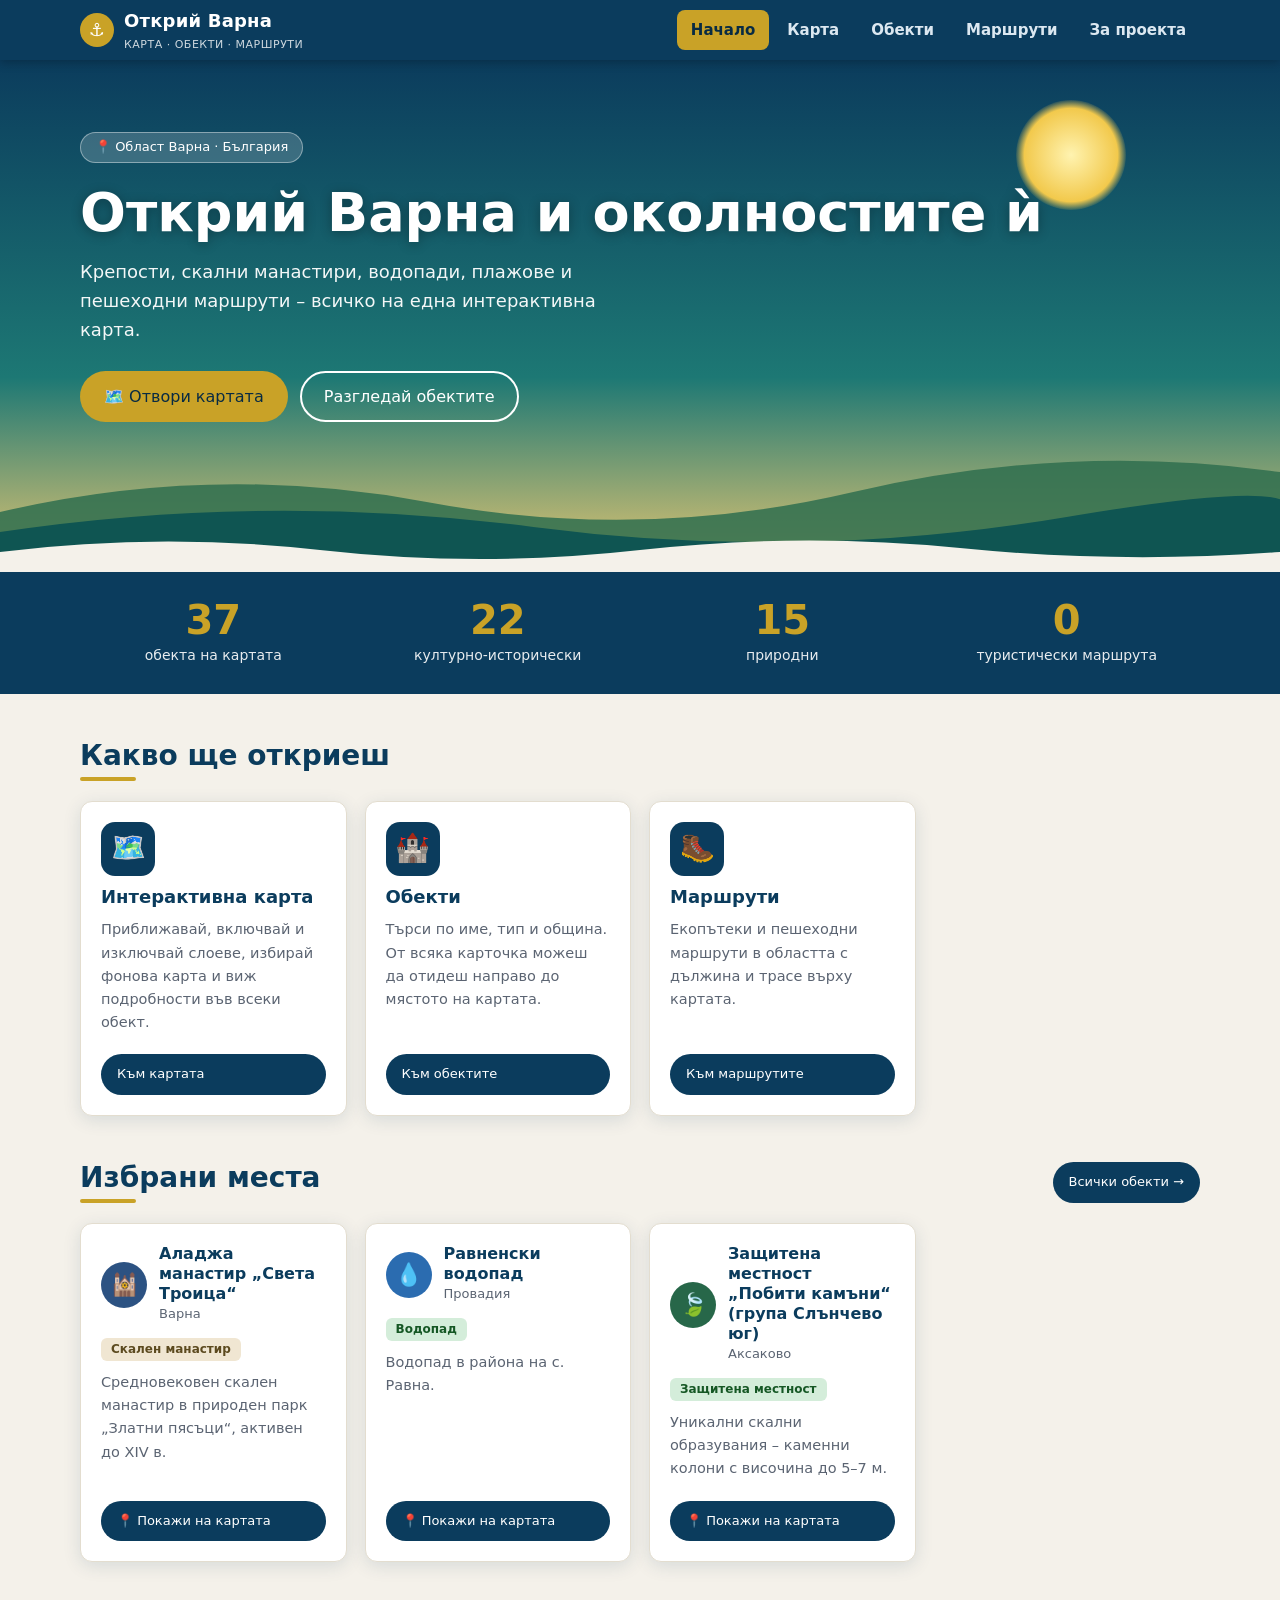
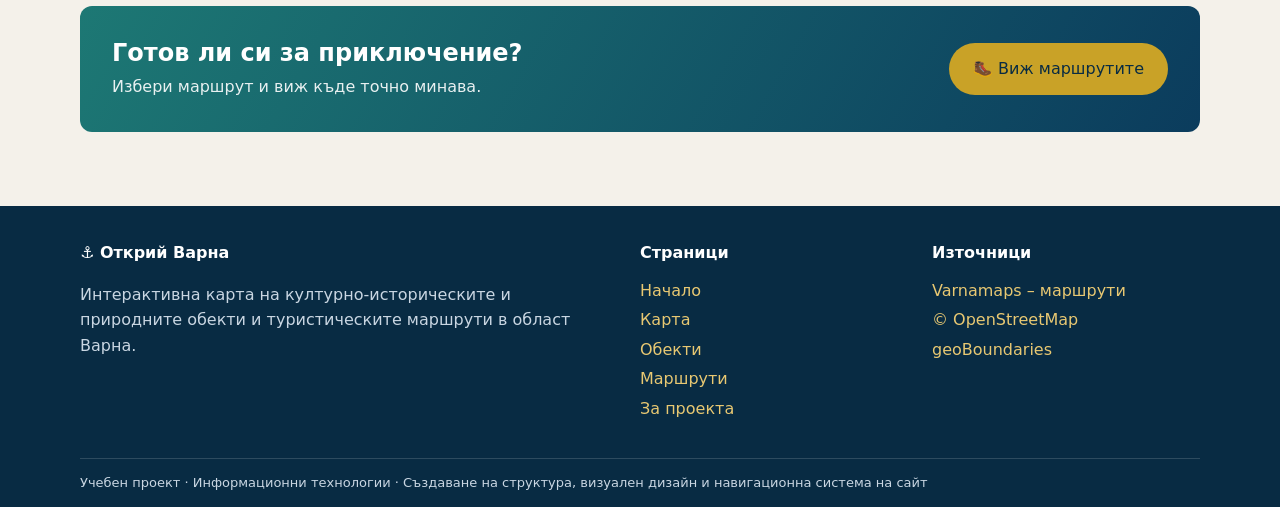
==== index.html @ 25d3c062 "Add files via upload" ====
<!doctype html><html lang="bg"><head><meta charset="utf-8"><meta name="viewport" content="width=device-width,initial-scale=1"><title>Начало – Открий Варна</title><link rel="stylesheet" href="css/site.css"></head><body class=""><header class="site-header"><div class="container bar"><a class="logo" href="index.html"><span class="mark">⚓</span><span>Открий Варна<small>КАРТА · ОБЕКТИ · МАРШРУТИ</small></span></a><button class="nav-toggle" aria-label="Меню" aria-expanded="false">☰</button><nav aria-label="Основна навигация"><ul class="nav"><li><a href="index.html" class="active" aria-current="page">Начало</a></li><li><a href="karta.html">Карта</a></li><li><a href="obekti.html">Обекти</a></li><li><a href="marshruti.html">Маршрути</a></li><li><a href="za-proekta.html">За проекта</a></li></ul></nav></div></header><section class="banner"><div class="sun"></div><div class="container inner"><span class="tag">📍 Област Варна · България</span><h1>Открий Варна и околностите ѝ</h1><p>Крепости, скални манастири, водопади, плажове и пешеходни маршрути – всичко на една интерактивна карта.</p><div class="btn-row"><a class="btn btn-primary" href="karta.html">🗺️ Отвори картата</a><a class="btn btn-outline" href="obekti.html">Разгледай обектите</a></div></div><svg class="scene" viewBox="0 0 1440 170" preserveAspectRatio="none" aria-hidden="true"><path d="M0 110 Q240 60 480 100 T960 90 T1440 70 V170 H0Z" fill="#2f6f4f" opacity=".85"/><path d="M0 130 Q300 90 600 125 T1200 115 T1440 120 V170 H0Z" fill="#0f5552"/><path d="M0 150 Q180 130 360 148 T720 148 T1080 146 T1440 150 V170 H0Z" fill="#f4f1ea"/></svg></section><section class="stats"><div class="container"><div class="grid"><div class="stat"><b id="stat-objects">0</b><span>обекта на картата</span></div><div class="stat"><b id="stat-culture">0</b><span>културно-исторически</span></div><div class="stat"><b id="stat-nature">0</b><span>природни</span></div><div class="stat"><b id="stat-trails">0</b><span>туристически маршрута</span></div></div></div></section><section class="block"><div class="container"><div class="section-title"><h2>Какво ще откриеш</h2></div><div class="grid"><div class="card feature"><div class="ico">🗺️</div><h3>Интерактивна карта</h3><p>Приближавай, включвай и изключвай слоеве, избирай фонова карта и виж подробности във всеки обект.</p><div class="spacer"></div><a class="btn btn-dark btn-sm" href="karta.html">Към картата</a></div><div class="card feature"><div class="ico">🏰</div><h3>Обекти</h3><p>Търси по име, тип и община. От всяка карточка можеш да отидеш направо до мястото на картата.</p><div class="spacer"></div><a class="btn btn-dark btn-sm" href="obekti.html">Към обектите</a></div><div class="card feature"><div class="ico">🥾</div><h3>Маршрути</h3><p>Екопътеки и пешеходни маршрути в областта с дължина и трасе върху картата.</p><div class="spacer"></div><a class="btn btn-dark btn-sm" href="marshruti.html">Към маршрутите</a></div></div></div></section><section class="block" style="padding-top:0"><div class="container"><div class="section-title"><h2>Избрани места</h2><a class="btn btn-dark btn-sm" href="obekti.html">Всички обекти →</a></div><div class="grid" id="featured"></div></div></section><section class="block" style="padding-top:0"><div class="container"><div class="cta"><div><h2>Готов ли си за приключение?</h2><p>Избери маршрут и виж къде точно минава.</p></div><a class="btn btn-primary" href="marshruti.html">🥾 Виж маршрутите</a></div></div></section><footer class="site-footer"><div class="container"><div class="cols"><div><h4>⚓ Открий Варна</h4><p>Интерактивна карта на културно-историческите и природните обекти и туристическите маршрути в област Варна.</p></div><div><h4>Страници</h4><a href="index.html">Начало</a><a href="karta.html">Карта</a><a href="obekti.html">Обекти</a><a href="marshruti.html">Маршрути</a><a href="za-proekta.html">За проекта</a></div><div><h4>Източници</h4><a href="https://varnamaps.eu/route-map/" target="_blank" rel="noopener">Varnamaps – маршрути</a><a href="https://www.openstreetmap.org/copyright" target="_blank" rel="noopener">© OpenStreetMap</a><a href="https://www.geoboundaries.org/" target="_blank" rel="noopener">geoBoundaries</a></div></div><div class="copy">Учебен проект · Информационни технологии · Създаване на структура, визуален дизайн и навигационна система на сайт</div></div></footer><script src="data/_1.js"></script><script src="data/_2.js"></script><script src="data/_3.js"></script><script src="js/site.js"></script></body></html>
---- css/site.css ----
:root{
  --navy:#0b3c5d; --navy-d:#082b43; --teal:#1d7874; --gold:#c9a227; --gold-d:#a8851a;
  --sand:#f4f1ea; --ink:#1a1a2e; --muted:#5b6472; --card:#fff; --line:#e3ddcf;
  --radius:12px; --shadow:0 4px 18px rgba(11,60,93,.12);
}
*{box-sizing:border-box}
html{scroll-behavior:smooth}
body{margin:0;font-family:"Segoe UI",system-ui,-apple-system,Roboto,sans-serif;color:var(--ink);background:var(--sand);line-height:1.6}
a{color:var(--teal)}
img,svg{max-width:100%}
h1,h2,h3{line-height:1.25;color:var(--navy)}
.container{width:min(1120px,100% - 32px);margin-inline:auto}

/* ---------- Навигационна система ---------- */
.site-header{position:sticky;top:0;z-index:2000;background:var(--navy);color:#fff;box-shadow:0 2px 10px rgba(0,0,0,.25)}
.site-header .bar{display:flex;align-items:center;justify-content:space-between;gap:16px;min-height:60px}
.logo{display:flex;align-items:center;gap:10px;color:#fff;text-decoration:none;font-weight:700;font-size:18px;letter-spacing:.2px}
.logo .mark{width:34px;height:34px;border-radius:50%;background:var(--gold);display:grid;place-items:center;font-size:18px}
.logo small{display:block;font-weight:400;font-size:11px;opacity:.8;letter-spacing:.5px}
.nav{display:flex;gap:4px;list-style:none;margin:0;padding:0}
.nav a{display:block;padding:8px 14px;border-radius:8px;color:#dce8f1;text-decoration:none;font-weight:600;font-size:15px}
.nav a:hover{background:rgba(255,255,255,.12);color:#fff}
.nav a.active{background:var(--gold);color:var(--navy-d)}
.nav-toggle{display:none;background:transparent;border:2px solid rgba(255,255,255,.5);color:#fff;border-radius:8px;font-size:20px;padding:4px 10px;cursor:pointer}
@media(max-width:760px){
  .nav-toggle{display:block}
  .nav{display:none;position:absolute;left:0;right:0;top:100%;background:var(--navy);flex-direction:column;padding:8px 16px 14px}
  .nav.open{display:flex}
}
.breadcrumb{font-size:14px;color:var(--muted);padding:14px 0 0}
.breadcrumb a{color:var(--teal);text-decoration:none}
.breadcrumb a:hover{text-decoration:underline}

/* ---------- Бутони ---------- */
.btn{display:inline-flex;align-items:center;gap:8px;padding:11px 22px;border-radius:999px;border:2px solid transparent;font:600 15px/1 inherit;font-family:inherit;text-decoration:none;cursor:pointer;transition:transform .12s,background .15s,box-shadow .15s}
.btn:hover{transform:translateY(-2px);box-shadow:0 6px 14px rgba(0,0,0,.18)}
.btn-primary{background:var(--gold);color:var(--navy-d)}
.btn-primary:hover{background:#d8b232}
.btn-outline{background:transparent;border-color:#fff;color:#fff}
.btn-outline:hover{background:rgba(255,255,255,.15)}
.btn-dark{background:var(--navy);color:#fff}
.btn-dark:hover{background:var(--teal)}
.btn-sm{padding:8px 14px;font-size:13px}
.btn-row{display:flex;flex-wrap:wrap;gap:12px}

/* ---------- Банер ---------- */
.banner{position:relative;color:#fff;overflow:hidden;background:linear-gradient(180deg,#0b3c5d 0%,#1d7874 62%,#e8c872 100%)}
.banner .inner{position:relative;z-index:2;padding:72px 0 150px}
.banner h1{color:#fff;font-size:clamp(30px,5vw,54px);margin:0 0 12px;text-shadow:0 2px 12px rgba(0,0,0,.3)}
.banner p{max-width:560px;font-size:18px;margin:0 0 26px;opacity:.95}
.banner .tag{display:inline-block;background:rgba(255,255,255,.18);border:1px solid rgba(255,255,255,.4);border-radius:999px;padding:4px 14px;font-size:13px;margin-bottom:16px}
.banner svg.scene{position:absolute;inset:auto 0 0 0;width:100%;height:170px;z-index:1}
.banner .sun{position:absolute;right:12%;top:40px;width:110px;height:110px;border-radius:50%;background:radial-gradient(circle,#fff3b0,#f2c94c 60%,rgba(242,201,76,0) 72%);z-index:1}
.page-banner{background:linear-gradient(120deg,var(--navy),var(--teal));color:#fff}
.page-banner .inner{padding:34px 0 30px}
.page-banner h1{color:#fff;margin:0 0 6px;font-size:clamp(26px,4vw,38px)}
.page-banner p{margin:0;opacity:.9;max-width:680px}

/* ---------- Секции и карти ---------- */
section.block{padding:44px 0}
.section-title{display:flex;align-items:end;justify-content:space-between;gap:12px;margin-bottom:20px;flex-wrap:wrap}
.section-title h2{margin:0;font-size:28px;position:relative;padding-bottom:8px}
.section-title h2::after{content:"";position:absolute;left:0;bottom:0;width:56px;height:4px;border-radius:2px;background:var(--gold)}
.grid{display:grid;gap:18px;grid-template-columns:repeat(auto-fill,minmax(260px,1fr))}
.card{background:var(--card);border-radius:var(--radius);box-shadow:var(--shadow);padding:20px;display:flex;flex-direction:column;gap:10px;border:1px solid var(--line)}
.card h3{margin:0;font-size:18px}
.card p{margin:0;color:var(--muted);font-size:14.5px}
.card .spacer{flex:1}
.feature .ico{width:54px;height:54px;border-radius:14px;background:var(--navy);display:grid;place-items:center;font-size:28px}
.stats{background:var(--navy);color:#fff}
.stats .grid{grid-template-columns:repeat(auto-fit,minmax(160px,1fr));text-align:center;padding:26px 0}
.stat b{display:block;font-size:40px;color:var(--gold);line-height:1.1}
.stat span{opacity:.9;font-size:14px}
.cta{background:linear-gradient(120deg,var(--teal),var(--navy));color:#fff;border-radius:var(--radius);padding:32px;display:flex;align-items:center;justify-content:space-between;gap:18px;flex-wrap:wrap}
.cta h2{color:#fff;margin:0 0 6px}
.cta p{margin:0;opacity:.9}
.chip{display:inline-block;padding:2px 10px;border-radius:6px;font-size:12px;font-weight:700;background:#f0e6d2;color:#5c4a1f}
.chip.nature{background:#d4edda;color:#155724}
.chip.trail{background:#d2f0ee;color:#0f5552}
.dot{width:46px;height:46px;border-radius:50%;display:grid;place-items:center;font-size:22px;flex-shrink:0;font-family:"Segoe UI Emoji","Apple Color Emoji","Noto Color Emoji",sans-serif}
.obj-head{display:flex;gap:12px;align-items:center}
.obj-head h3{font-size:16px}
.meta{font-size:13px;color:var(--muted)}

/* ---------- Филтри ---------- */
.filters{display:grid;gap:12px;grid-template-columns:2fr 1fr 1fr;background:#fff;padding:14px;border-radius:var(--radius);box-shadow:var(--shadow);margin:22px 0 10px;border:1px solid var(--line)}
.filters input,.filters select{width:100%;padding:10px 12px;border:1px solid #cfc8b8;border-radius:8px;font:inherit;background:#fff}
.tabs{display:flex;gap:8px;flex-wrap:wrap;margin:10px 0 18px}
.tab{padding:7px 16px;border-radius:999px;border:2px solid var(--navy);background:#fff;color:var(--navy);font:600 14px inherit;font-family:inherit;cursor:pointer}
.tab.on{background:var(--navy);color:#fff}
@media(max-width:700px){.filters{grid-template-columns:1fr}}
.empty{padding:30px;text-align:center;color:var(--muted);background:#fff;border-radius:var(--radius);border:1px dashed #cfc8b8}
.notice{background:#fff8e1;border-left:5px solid var(--gold);padding:14px 18px;border-radius:8px;margin:18px 0}
.notice.warn{background:#fdecea;border-color:#d64545}

/* ---------- Форма ---------- */
form.contact{display:grid;gap:12px;max-width:560px}
form.contact label{font-weight:600;font-size:14px}
form.contact input,form.contact textarea{width:100%;padding:10px 12px;border:1px solid #cfc8b8;border-radius:8px;font:inherit}
table.simple{width:100%;border-collapse:collapse;background:#fff;border-radius:var(--radius);overflow:hidden;box-shadow:var(--shadow)}
table.simple th{background:var(--navy);color:#fff;text-align:left;padding:10px 14px}
table.simple td{padding:10px 14px;border-top:1px solid var(--line);vertical-align:top}

/* ---------- Подвал ---------- */
.site-footer{background:var(--navy-d);color:#c9d6e2;margin-top:30px}
.site-footer .cols{display:grid;gap:24px;grid-template-columns:2fr 1fr 1fr;padding:34px 0}
.site-footer h4{color:#fff;margin:0 0 10px}
.site-footer a{color:#e8c872;text-decoration:none;display:block;padding:2px 0}
.site-footer a:hover{text-decoration:underline}
.site-footer .copy{border-top:1px solid rgba(255,255,255,.15);padding:14px 0;font-size:13px}
@media(max-width:700px){.site-footer .cols{grid-template-columns:1fr}}

/* ---------- Страница с карта ---------- */
body.map-page{height:100vh;display:flex;flex-direction:column;overflow:hidden}
body.map-page #map{flex:1;min-height:0;width:100%}
body.map-page .site-header{position:relative}
/* qgis2web.css задава цвят на всички <a> с !important – връщаме цветовете на менюто */
.site-header .logo{color:#fff !important}
.site-header .nav a{color:#dce8f1 !important}
.site-header .nav a:hover{color:#fff !important}
.site-header .nav a.active{color:#082b43 !important}
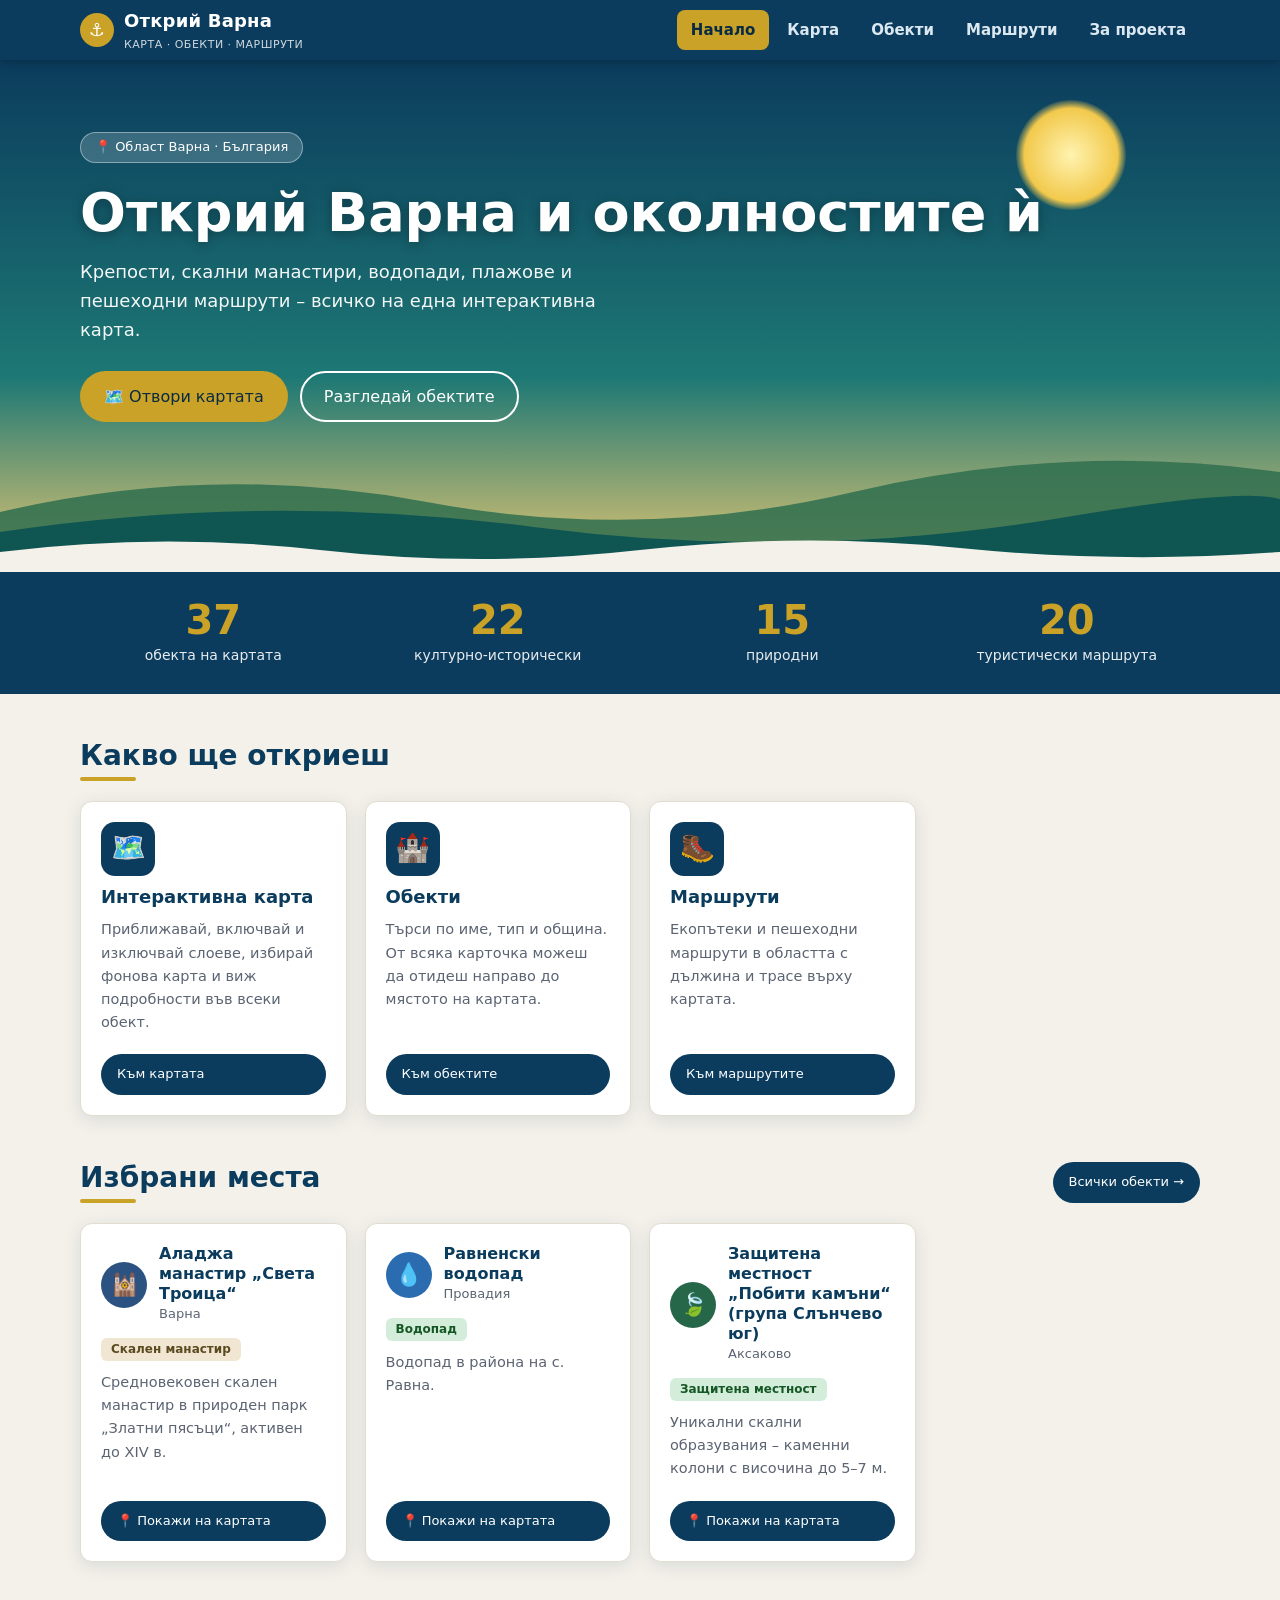
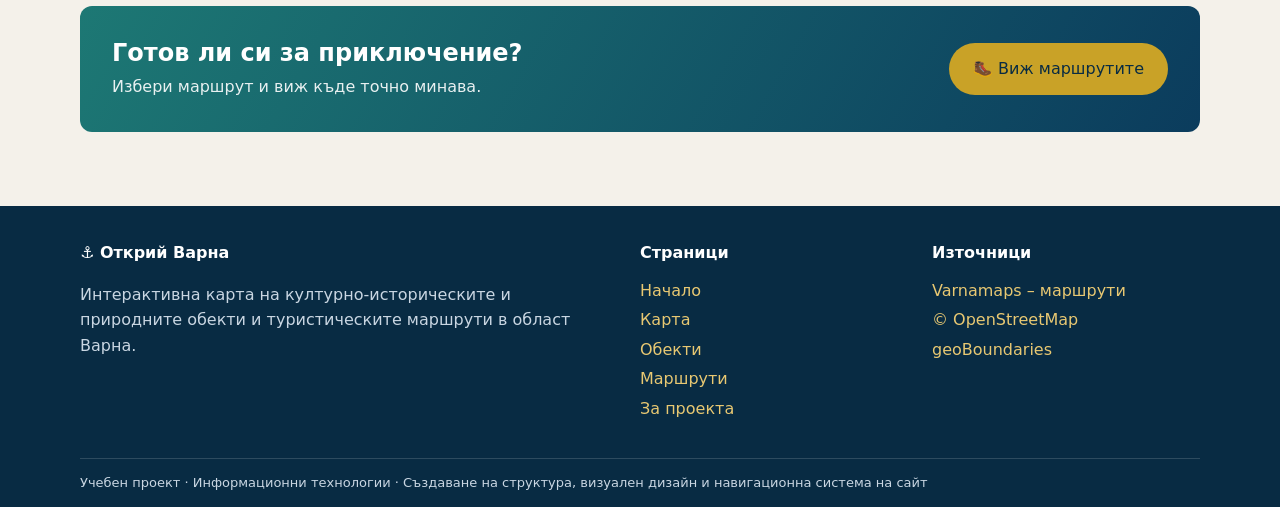
==== commit e17bb2ae: "Add files via upload" ====
--- a/index.html
+++ b/index.html
@@ -1 +1 @@
-<!doctype html><html lang="bg"><head><meta charset="utf-8"><meta name="viewport" content="width=device-width,initial-scale=1"><title>Начало – Открий Варна</title><link rel="stylesheet" href="css/site.css"></head><body class=""><header class="site-header"><div class="container bar"><a class="logo" href="index.html"><span class="mark">⚓</span><span>Открий Варна<small>КАРТА · ОБЕКТИ · МАРШРУТИ</small></span></a><button class="nav-toggle" aria-label="Меню" aria-expanded="false">☰</button><nav aria-label="Основна навигация"><ul class="nav"><li><a href="index.html" class="active" aria-current="page">Начало</a></li><li><a href="karta.html">Карта</a></li><li><a href="obekti.html">Обекти</a></li><li><a href="marshruti.html">Маршрути</a></li><li><a href="za-proekta.html">За проекта</a></li></ul></nav></div></header><section class="banner"><div class="sun"></div><div class="container inner"><span class="tag">📍 Област Варна · България</span><h1>Открий Варна и околностите ѝ</h1><p>Крепости, скални манастири, водопади, плажове и пешеходни маршрути – всичко на една интерактивна карта.</p><div class="btn-row"><a class="btn btn-primary" href="karta.html">🗺️ Отвори картата</a><a class="btn btn-outline" href="obekti.html">Разгледай обектите</a></div></div><svg class="scene" viewBox="0 0 1440 170" preserveAspectRatio="none" aria-hidden="true"><path d="M0 110 Q240 60 480 100 T960 90 T1440 70 V170 H0Z" fill="#2f6f4f" opacity=".85"/><path d="M0 130 Q300 90 600 125 T1200 115 T1440 120 V170 H0Z" fill="#0f5552"/><path d="M0 150 Q180 130 360 148 T720 148 T1080 146 T1440 150 V170 H0Z" fill="#f4f1ea"/></svg></section><section class="stats"><div class="container"><div class="grid"><div class="stat"><b id="stat-objects">0</b><span>обекта на картата</span></div><div class="stat"><b id="stat-culture">0</b><span>културно-исторически</span></div><div class="stat"><b id="stat-nature">0</b><span>природни</span></div><div class="stat"><b id="stat-trails">0</b><span>туристически маршрута</span></div></div></div></section><section class="block"><div class="container"><div class="section-title"><h2>Какво ще откриеш</h2></div><div class="grid"><div class="card feature"><div class="ico">🗺️</div><h3>Интерактивна карта</h3><p>Приближавай, включвай и изключвай слоеве, избирай фонова карта и виж подробности във всеки обект.</p><div class="spacer"></div><a class="btn btn-dark btn-sm" href="karta.html">Към картата</a></div><div class="card feature"><div class="ico">🏰</div><h3>Обекти</h3><p>Търси по име, тип и община. От всяка карточка можеш да отидеш направо до мястото на картата.</p><div class="spacer"></div><a class="btn btn-dark btn-sm" href="obekti.html">Към обектите</a></div><div class="card feature"><div class="ico">🥾</div><h3>Маршрути</h3><p>Екопътеки и пешеходни маршрути в областта с дължина и трасе върху картата.</p><div class="spacer"></div><a class="btn btn-dark btn-sm" href="marshruti.html">Към маршрутите</a></div></div></div></section><section class="block" style="padding-top:0"><div class="container"><div class="section-title"><h2>Избрани места</h2><a class="btn btn-dark btn-sm" href="obekti.html">Всички обекти →</a></div><div class="grid" id="featured"></div></div></section><section class="block" style="padding-top:0"><div class="container"><div class="cta"><div><h2>Готов ли си за приключение?</h2><p>Избери маршрут и виж къде точно минава.</p></div><a class="btn btn-primary" href="marshruti.html">🥾 Виж маршрутите</a></div></div></section><footer class="site-footer"><div class="container"><div class="cols"><div><h4>⚓ Открий Варна</h4><p>Интерактивна карта на културно-историческите и природните обекти и туристическите маршрути в област Варна.</p></div><div><h4>Страници</h4><a href="index.html">Начало</a><a href="karta.html">Карта</a><a href="obekti.html">Обекти</a><a href="marshruti.html">Маршрути</a><a href="za-proekta.html">За проекта</a></div><div><h4>Източници</h4><a href="https://varnamaps.eu/route-map/" target="_blank" rel="noopener">Varnamaps – маршрути</a><a href="https://www.openstreetmap.org/copyright" target="_blank" rel="noopener">© OpenStreetMap</a><a href="https://www.geoboundaries.org/" target="_blank" rel="noopener">geoBoundaries</a></div></div><div class="copy">Учебен проект · Информационни технологии · Създаване на структура, визуален дизайн и навигационна система на сайт</div></div></footer><script src="data/_1.js"></script><script src="data/_2.js"></script><script src="data/_3.js"></script><script src="js/site.js"></script></body></html>+<!doctype html><html lang="bg"><head><meta charset="utf-8"><meta name="viewport" content="width=device-width,initial-scale=1"><title>Начало – Открий Варна</title><link rel="stylesheet" href="css/site.css"></head><body class=""><header class="site-header"><div class="container bar"><a class="logo" href="index.html"><span class="mark">⚓</span><span>Открий Варна<small>КАРТА · ОБЕКТИ · МАРШРУТИ</small></span></a><button class="nav-toggle" aria-label="Меню" aria-expanded="false">☰</button><nav aria-label="Основна навигация"><ul class="nav"><li><a href="index.html" class="active" aria-current="page">Начало</a></li><li><a href="karta.html">Карта</a></li><li><a href="obekti.html">Обекти</a></li><li><a href="marshruti.html">Маршрути</a></li><li><a href="za-proekta.html">За проекта</a></li></ul></nav></div></header><section class="banner"><div class="sun"></div><div class="container inner"><span class="tag">📍 Област Варна · България</span><h1>Открий Варна и околностите ѝ</h1><p>Крепости, скални манастири, водопади, плажове и пешеходни маршрути – всичко на една интерактивна карта.</p><div class="btn-row"><a class="btn btn-primary" href="karta.html">🗺️ Отвори картата</a><a class="btn btn-outline" href="obekti.html">Разгледай обектите</a></div></div><svg class="scene" viewBox="0 0 1440 170" preserveAspectRatio="none" aria-hidden="true"><path d="M0 110 Q240 60 480 100 T960 90 T1440 70 V170 H0Z" fill="#2f6f4f" opacity=".85"/><path d="M0 130 Q300 90 600 125 T1200 115 T1440 120 V170 H0Z" fill="#0f5552"/><path d="M0 150 Q180 130 360 148 T720 148 T1080 146 T1440 150 V170 H0Z" fill="#f4f1ea"/></svg></section><section class="stats"><div class="container"><div class="grid"><div class="stat"><b id="stat-objects">0</b><span>обекта на картата</span></div><div class="stat"><b id="stat-culture">0</b><span>културно-исторически</span></div><div class="stat"><b id="stat-nature">0</b><span>природни</span></div><div class="stat"><b id="stat-trails">0</b><span>туристически маршрута</span></div></div></div></section><section class="block"><div class="container"><div class="section-title"><h2>Какво ще откриеш</h2></div><div class="grid"><div class="card feature"><div class="ico">🗺️</div><h3>Интерактивна карта</h3><p>Приближавай, включвай и изключвай слоеве, избирай фонова карта и виж подробности във всеки обект.</p><div class="spacer"></div><a class="btn btn-dark btn-sm" href="karta.html">Към картата</a></div><div class="card feature"><div class="ico">🏰</div><h3>Обекти</h3><p>Търси по име, тип и община. От всяка карточка можеш да отидеш направо до мястото на картата.</p><div class="spacer"></div><a class="btn btn-dark btn-sm" href="obekti.html">Към обектите</a></div><div class="card feature"><div class="ico">🥾</div><h3>Маршрути</h3><p>Екопътеки и пешеходни маршрути в областта с дължина и трасе върху картата.</p><div class="spacer"></div><a class="btn btn-dark btn-sm" href="marshruti.html">Към маршрутите</a></div></div></div></section><section class="block" style="padding-top:0"><div class="container"><div class="section-title"><h2>Избрани места</h2><a class="btn btn-dark btn-sm" href="obekti.html">Всички обекти →</a></div><div class="grid" id="featured"></div></div></section><section class="block" style="padding-top:0"><div class="container"><div class="cta"><div><h2>Готов ли си за приключение?</h2><p>Избери маршрут и виж къде точно минава.</p></div><a class="btn btn-primary" href="marshruti.html">🥾 Виж маршрутите</a></div></div></section><footer class="site-footer"><div class="container"><div class="cols"><div><h4>⚓ Открий Варна</h4><p>Интерактивна карта на културно-историческите и природните обекти и туристическите маршрути в област Варна.</p></div><div><h4>Страници</h4><a href="index.html">Начало</a><a href="karta.html">Карта</a><a href="obekti.html">Обекти</a><a href="marshruti.html">Маршрути</a><a href="za-proekta.html">За проекта</a></div><div><h4>Източници</h4><a href="https://varnamaps.eu/route-map/" target="_blank" rel="noopener">Varnamaps – маршрути</a><a href="https://www.openstreetmap.org/copyright" target="_blank" rel="noopener">© OpenStreetMap</a><a href="https://www.geoboundaries.org/" target="_blank" rel="noopener">geoBoundaries</a></div></div><div class="copy">Учебен проект · Информационни технологии · Създаване на структура, визуален дизайн и навигационна система на сайт</div></div></footer><script src="data/kulturni.js"></script><script src="data/prirodni.js"></script><script src="data/marshruti.js"></script><script src="js/site.js"></script></body></html>
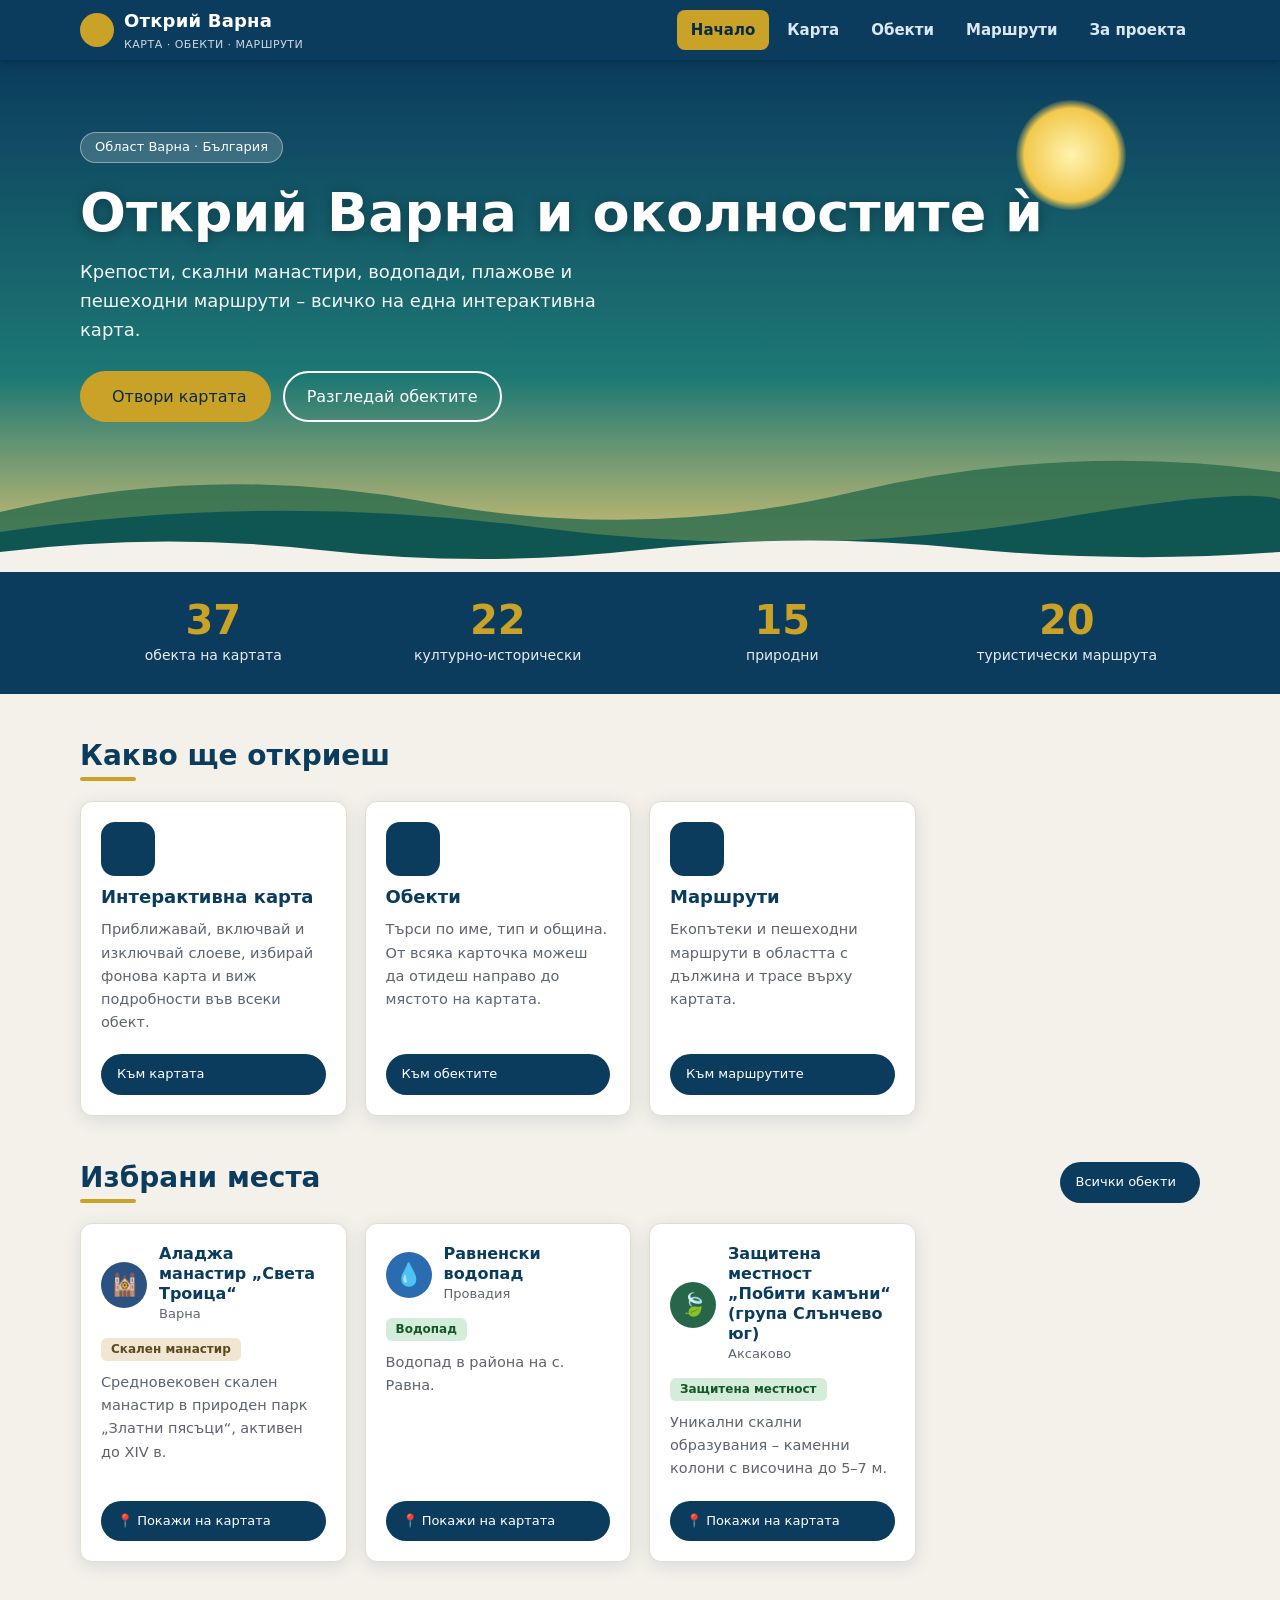
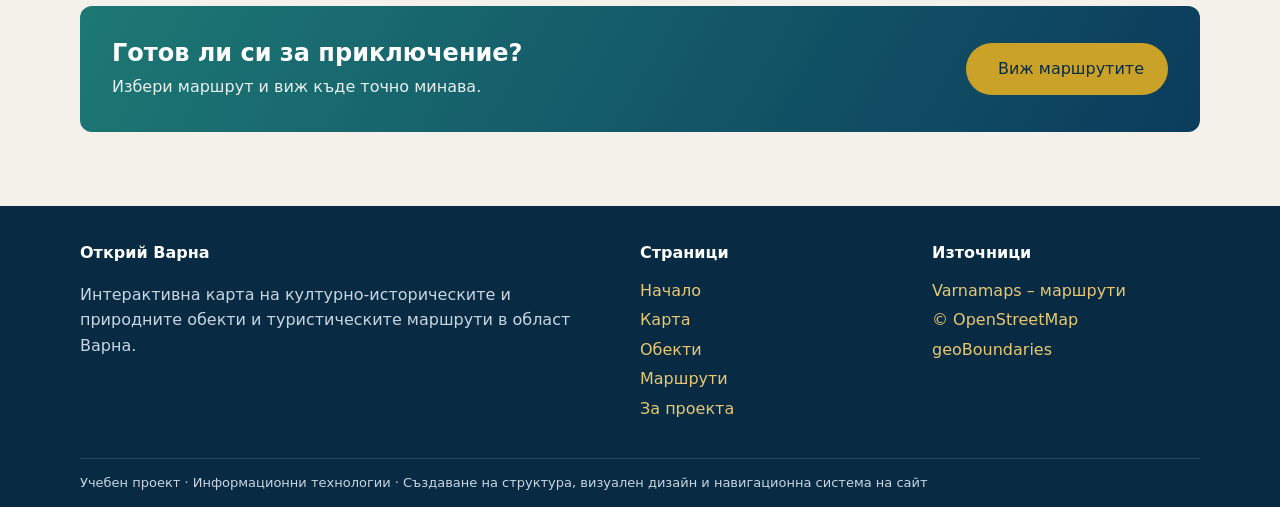
==== commit d3ddf2e8: "Add files via upload" ====
--- a/index.html
+++ b/index.html
@@ -1 +1 @@
-<!doctype html><html lang="bg"><head><meta charset="utf-8"><meta name="viewport" content="width=device-width,initial-scale=1"><title>Начало – Открий Варна</title><link rel="stylesheet" href="css/site.css"></head><body class=""><header class="site-header"><div class="container bar"><a class="logo" href="index.html"><span class="mark">⚓</span><span>Открий Варна<small>КАРТА · ОБЕКТИ · МАРШРУТИ</small></span></a><button class="nav-toggle" aria-label="Меню" aria-expanded="false">☰</button><nav aria-label="Основна навигация"><ul class="nav"><li><a href="index.html" class="active" aria-current="page">Начало</a></li><li><a href="karta.html">Карта</a></li><li><a href="obekti.html">Обекти</a></li><li><a href="marshruti.html">Маршрути</a></li><li><a href="za-proekta.html">За проекта</a></li></ul></nav></div></header><section class="banner"><div class="sun"></div><div class="container inner"><span class="tag">📍 Област Варна · България</span><h1>Открий Варна и околностите ѝ</h1><p>Крепости, скални манастири, водопади, плажове и пешеходни маршрути – всичко на една интерактивна карта.</p><div class="btn-row"><a class="btn btn-primary" href="karta.html">🗺️ Отвори картата</a><a class="btn btn-outline" href="obekti.html">Разгледай обектите</a></div></div><svg class="scene" viewBox="0 0 1440 170" preserveAspectRatio="none" aria-hidden="true"><path d="M0 110 Q240 60 480 100 T960 90 T1440 70 V170 H0Z" fill="#2f6f4f" opacity=".85"/><path d="M0 130 Q300 90 600 125 T1200 115 T1440 120 V170 H0Z" fill="#0f5552"/><path d="M0 150 Q180 130 360 148 T720 148 T1080 146 T1440 150 V170 H0Z" fill="#f4f1ea"/></svg></section><section class="stats"><div class="container"><div class="grid"><div class="stat"><b id="stat-objects">0</b><span>обекта на картата</span></div><div class="stat"><b id="stat-culture">0</b><span>културно-исторически</span></div><div class="stat"><b id="stat-nature">0</b><span>природни</span></div><div class="stat"><b id="stat-trails">0</b><span>туристически маршрута</span></div></div></div></section><section class="block"><div class="container"><div class="section-title"><h2>Какво ще откриеш</h2></div><div class="grid"><div class="card feature"><div class="ico">🗺️</div><h3>Интерактивна карта</h3><p>Приближавай, включвай и изключвай слоеве, избирай фонова карта и виж подробности във всеки обект.</p><div class="spacer"></div><a class="btn btn-dark btn-sm" href="karta.html">Към картата</a></div><div class="card feature"><div class="ico">🏰</div><h3>Обекти</h3><p>Търси по име, тип и община. От всяка карточка можеш да отидеш направо до мястото на картата.</p><div class="spacer"></div><a class="btn btn-dark btn-sm" href="obekti.html">Към обектите</a></div><div class="card feature"><div class="ico">🥾</div><h3>Маршрути</h3><p>Екопътеки и пешеходни маршрути в областта с дължина и трасе върху картата.</p><div class="spacer"></div><a class="btn btn-dark btn-sm" href="marshruti.html">Към маршрутите</a></div></div></div></section><section class="block" style="padding-top:0"><div class="container"><div class="section-title"><h2>Избрани места</h2><a class="btn btn-dark btn-sm" href="obekti.html">Всички обекти →</a></div><div class="grid" id="featured"></div></div></section><section class="block" style="padding-top:0"><div class="container"><div class="cta"><div><h2>Готов ли си за приключение?</h2><p>Избери маршрут и виж къде точно минава.</p></div><a class="btn btn-primary" href="marshruti.html">🥾 Виж маршрутите</a></div></div></section><footer class="site-footer"><div class="container"><div class="cols"><div><h4>⚓ Открий Варна</h4><p>Интерактивна карта на културно-историческите и природните обекти и туристическите маршрути в област Варна.</p></div><div><h4>Страници</h4><a href="index.html">Начало</a><a href="karta.html">Карта</a><a href="obekti.html">Обекти</a><a href="marshruti.html">Маршрути</a><a href="za-proekta.html">За проекта</a></div><div><h4>Източници</h4><a href="https://varnamaps.eu/route-map/" target="_blank" rel="noopener">Varnamaps – маршрути</a><a href="https://www.openstreetmap.org/copyright" target="_blank" rel="noopener">© OpenStreetMap</a><a href="https://www.geoboundaries.org/" target="_blank" rel="noopener">geoBoundaries</a></div></div><div class="copy">Учебен проект · Информационни технологии · Създаване на структура, визуален дизайн и навигационна система на сайт</div></div></footer><script src="data/kulturni.js"></script><script src="data/prirodni.js"></script><script src="data/marshruti.js"></script><script src="js/site.js"></script></body></html>+<!doctype html><html lang="bg"><head><meta charset="utf-8"><meta name="viewport" content="width=device-width,initial-scale=1"><title>Начало – Открий Варна</title><link rel="stylesheet" href="css/site.css"><link rel="stylesheet" href="css/fontawesome.min.css"></head><body class=""><header class="site-header"><div class="container bar"><a class="logo" href="index.html"><span class="mark"><i class="fa-solid fa-anchor"></i></span><span>Открий Варна<small>КАРТА · ОБЕКТИ · МАРШРУТИ</small></span></a><button class="nav-toggle" aria-label="Меню" aria-expanded="false"><i class="fa-solid fa-bars"></i></button><nav aria-label="Основна навигация"><ul class="nav"><li><a href="index.html" class="active" aria-current="page">Начало</a></li><li><a href="karta.html">Карта</a></li><li><a href="obekti.html">Обекти</a></li><li><a href="marshruti.html">Маршрути</a></li><li><a href="za-proekta.html">За проекта</a></li></ul></nav></div></header><section class="banner"><div class="sun"></div><div class="container inner"><span class="tag"><i class="fa-solid fa-location-dot"></i> Област Варна · България</span><h1>Открий Варна и околностите ѝ</h1><p>Крепости, скални манастири, водопади, плажове и пешеходни маршрути – всичко на една интерактивна карта.</p><div class="btn-row"><a class="btn btn-primary" href="karta.html"><i class="fa-solid fa-map"></i> Отвори картата</a><a class="btn btn-outline" href="obekti.html">Разгледай обектите</a></div></div><svg class="scene" viewBox="0 0 1440 170" preserveAspectRatio="none" aria-hidden="true"><path d="M0 110 Q240 60 480 100 T960 90 T1440 70 V170 H0Z" fill="#2f6f4f" opacity=".85"/><path d="M0 130 Q300 90 600 125 T1200 115 T1440 120 V170 H0Z" fill="#0f5552"/><path d="M0 150 Q180 130 360 148 T720 148 T1080 146 T1440 150 V170 H0Z" fill="#f4f1ea"/></svg></section><section class="stats"><div class="container"><div class="grid"><div class="stat"><b id="stat-objects">0</b><span>обекта на картата</span></div><div class="stat"><b id="stat-culture">0</b><span>културно-исторически</span></div><div class="stat"><b id="stat-nature">0</b><span>природни</span></div><div class="stat"><b id="stat-trails">0</b><span>туристически маршрута</span></div></div></div></section><section class="block"><div class="container"><div class="section-title"><h2>Какво ще откриеш</h2></div><div class="grid"><div class="card feature"><div class="ico"><i class="fa-solid fa-map"></i></div><h3>Интерактивна карта</h3><p>Приближавай, включвай и изключвай слоеве, избирай фонова карта и виж подробности във всеки обект.</p><div class="spacer"></div><a class="btn btn-dark btn-sm" href="karta.html">Към картата</a></div><div class="card feature"><div class="ico"><i class="fa-solid fa-chess-rook"></i></div><h3>Обекти</h3><p>Търси по име, тип и община. От всяка карточка можеш да отидеш направо до мястото на картата.</p><div class="spacer"></div><a class="btn btn-dark btn-sm" href="obekti.html">Към обектите</a></div><div class="card feature"><div class="ico"><i class="fa-solid fa-person-hiking"></i></div><h3>Маршрути</h3><p>Екопътеки и пешеходни маршрути в областта с дължина и трасе върху картата.</p><div class="spacer"></div><a class="btn btn-dark btn-sm" href="marshruti.html">Към маршрутите</a></div></div></div></section><section class="block" style="padding-top:0"><div class="container"><div class="section-title"><h2>Избрани места</h2><a class="btn btn-dark btn-sm" href="obekti.html">Всички обекти <i class="fa-solid fa-arrow-right"></i></a></div><div class="grid" id="featured"></div></div></section><section class="block" style="padding-top:0"><div class="container"><div class="cta"><div><h2>Готов ли си за приключение?</h2><p>Избери маршрут и виж къде точно минава.</p></div><a class="btn btn-primary" href="marshruti.html"><i class="fa-solid fa-person-hiking"></i> Виж маршрутите</a></div></div></section><footer class="site-footer"><div class="container"><div class="cols"><div><h4><i class="fa-solid fa-anchor"></i> Открий Варна</h4><p>Интерактивна карта на културно-историческите и природните обекти и туристическите маршрути в област Варна.</p></div><div><h4>Страници</h4><a href="index.html">Начало</a><a href="karta.html">Карта</a><a href="obekti.html">Обекти</a><a href="marshruti.html">Маршрути</a><a href="za-proekta.html">За проекта</a></div><div><h4>Източници</h4><a href="https://varnamaps.eu/route-map/" target="_blank" rel="noopener">Varnamaps – маршрути</a><a href="https://www.openstreetmap.org/copyright" target="_blank" rel="noopener">© OpenStreetMap</a><a href="https://www.geoboundaries.org/" target="_blank" rel="noopener">geoBoundaries</a></div></div><div class="copy">Учебен проект · Информационни технологии · Създаване на структура, визуален дизайн и навигационна система на сайт</div></div></footer><script src="data/kulturni.js"></script><script src="data/prirodni.js"></script><script src="data/marshruti.js"></script><script src="js/site.js"></script></body></html>
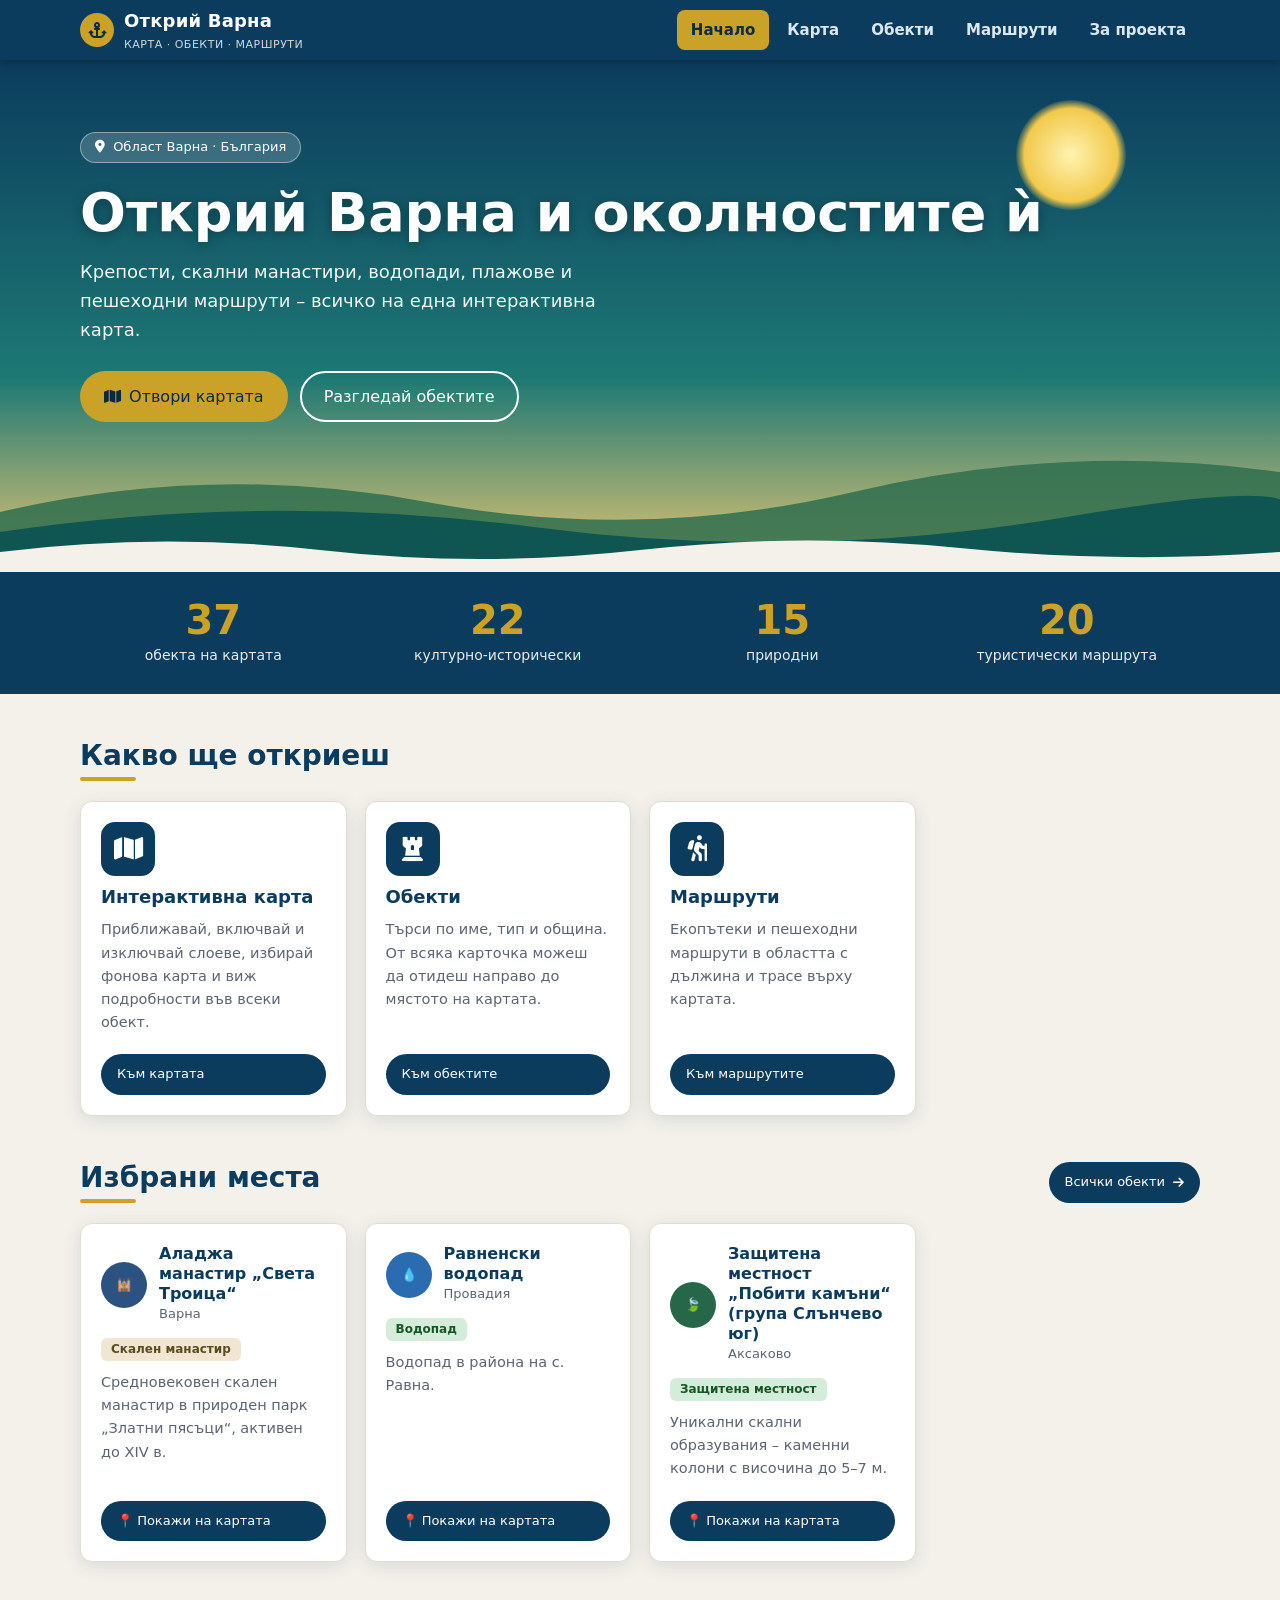
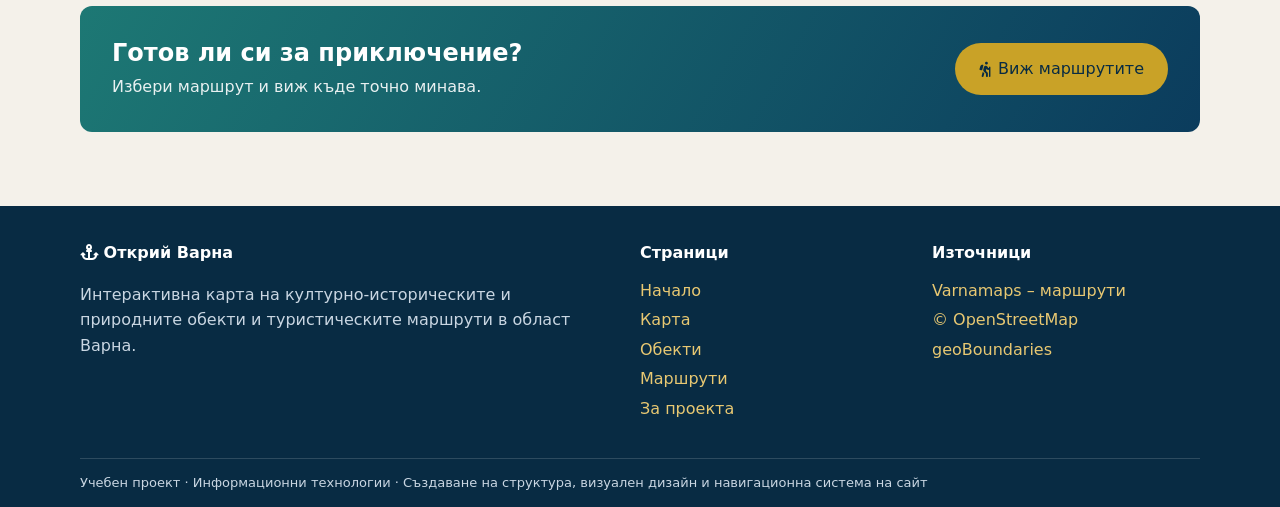
==== commit bb337e85: "Add files via upload" ====
--- a/index.html
+++ b/index.html
@@ -1 +1 @@
-<!doctype html><html lang="bg"><head><meta charset="utf-8"><meta name="viewport" content="width=device-width,initial-scale=1"><title>Начало – Открий Варна</title><link rel="stylesheet" href="css/site.css"><link rel="stylesheet" href="css/fontawesome.min.css"></head><body class=""><header class="site-header"><div class="container bar"><a class="logo" href="index.html"><span class="mark"><i class="fa-solid fa-anchor"></i></span><span>Открий Варна<small>КАРТА · ОБЕКТИ · МАРШРУТИ</small></span></a><button class="nav-toggle" aria-label="Меню" aria-expanded="false"><i class="fa-solid fa-bars"></i></button><nav aria-label="Основна навигация"><ul class="nav"><li><a href="index.html" class="active" aria-current="page">Начало</a></li><li><a href="karta.html">Карта</a></li><li><a href="obekti.html">Обекти</a></li><li><a href="marshruti.html">Маршрути</a></li><li><a href="za-proekta.html">За проекта</a></li></ul></nav></div></header><section class="banner"><div class="sun"></div><div class="container inner"><span class="tag"><i class="fa-solid fa-location-dot"></i> Област Варна · България</span><h1>Открий Варна и околностите ѝ</h1><p>Крепости, скални манастири, водопади, плажове и пешеходни маршрути – всичко на една интерактивна карта.</p><div class="btn-row"><a class="btn btn-primary" href="karta.html"><i class="fa-solid fa-map"></i> Отвори картата</a><a class="btn btn-outline" href="obekti.html">Разгледай обектите</a></div></div><svg class="scene" viewBox="0 0 1440 170" preserveAspectRatio="none" aria-hidden="true"><path d="M0 110 Q240 60 480 100 T960 90 T1440 70 V170 H0Z" fill="#2f6f4f" opacity=".85"/><path d="M0 130 Q300 90 600 125 T1200 115 T1440 120 V170 H0Z" fill="#0f5552"/><path d="M0 150 Q180 130 360 148 T720 148 T1080 146 T1440 150 V170 H0Z" fill="#f4f1ea"/></svg></section><section class="stats"><div class="container"><div class="grid"><div class="stat"><b id="stat-objects">0</b><span>обекта на картата</span></div><div class="stat"><b id="stat-culture">0</b><span>културно-исторически</span></div><div class="stat"><b id="stat-nature">0</b><span>природни</span></div><div class="stat"><b id="stat-trails">0</b><span>туристически маршрута</span></div></div></div></section><section class="block"><div class="container"><div class="section-title"><h2>Какво ще откриеш</h2></div><div class="grid"><div class="card feature"><div class="ico"><i class="fa-solid fa-map"></i></div><h3>Интерактивна карта</h3><p>Приближавай, включвай и изключвай слоеве, избирай фонова карта и виж подробности във всеки обект.</p><div class="spacer"></div><a class="btn btn-dark btn-sm" href="karta.html">Към картата</a></div><div class="card feature"><div class="ico"><i class="fa-solid fa-chess-rook"></i></div><h3>Обекти</h3><p>Търси по име, тип и община. От всяка карточка можеш да отидеш направо до мястото на картата.</p><div class="spacer"></div><a class="btn btn-dark btn-sm" href="obekti.html">Към обектите</a></div><div class="card feature"><div class="ico"><i class="fa-solid fa-person-hiking"></i></div><h3>Маршрути</h3><p>Екопътеки и пешеходни маршрути в областта с дължина и трасе върху картата.</p><div class="spacer"></div><a class="btn btn-dark btn-sm" href="marshruti.html">Към маршрутите</a></div></div></div></section><section class="block" style="padding-top:0"><div class="container"><div class="section-title"><h2>Избрани места</h2><a class="btn btn-dark btn-sm" href="obekti.html">Всички обекти <i class="fa-solid fa-arrow-right"></i></a></div><div class="grid" id="featured"></div></div></section><section class="block" style="padding-top:0"><div class="container"><div class="cta"><div><h2>Готов ли си за приключение?</h2><p>Избери маршрут и виж къде точно минава.</p></div><a class="btn btn-primary" href="marshruti.html"><i class="fa-solid fa-person-hiking"></i> Виж маршрутите</a></div></div></section><footer class="site-footer"><div class="container"><div class="cols"><div><h4><i class="fa-solid fa-anchor"></i> Открий Варна</h4><p>Интерактивна карта на културно-историческите и природните обекти и туристическите маршрути в област Варна.</p></div><div><h4>Страници</h4><a href="index.html">Начало</a><a href="karta.html">Карта</a><a href="obekti.html">Обекти</a><a href="marshruti.html">Маршрути</a><a href="za-proekta.html">За проекта</a></div><div><h4>Източници</h4><a href="https://varnamaps.eu/route-map/" target="_blank" rel="noopener">Varnamaps – маршрути</a><a href="https://www.openstreetmap.org/copyright" target="_blank" rel="noopener">© OpenStreetMap</a><a href="https://www.geoboundaries.org/" target="_blank" rel="noopener">geoBoundaries</a></div></div><div class="copy">Учебен проект · Информационни технологии · Създаване на структура, визуален дизайн и навигационна система на сайт</div></div></footer><script src="data/kulturni.js"></script><script src="data/prirodni.js"></script><script src="data/marshruti.js"></script><script src="js/site.js"></script></body></html>+<!doctype html><html lang="bg"><head><meta charset="utf-8"><meta name="viewport" content="width=device-width,initial-scale=1"><title>Начало – Открий Варна</title><link rel="stylesheet" href="css/site.css"><link rel="stylesheet" href="https://cdnjs.cloudflare.com/ajax/libs/font-awesome/6.5.2/css/all.min.css"><link rel="stylesheet" href="css/fa-solid.css"><script>(function(){function faOk(){try{var i=document.createElement("i");i.className="fa-solid fa-anchor";i.style.cssText="position:absolute;left:-9999px;font-family:\"Font Awesome 6 Free\";font-weight:900";document.body.appendChild(i);var w=i.offsetWidth;document.body.removeChild(i);return w>0}catch(e){return false}}function check(){if(!faOk())document.documentElement.classList.add("no-fa")}if(document.readyState==="loading")document.addEventListener("DOMContentLoaded",function(){setTimeout(check,400)});else setTimeout(check,400)})();</script></head><body class=""><header class="site-header"><div class="container bar"><a class="logo" href="index.html"><span class="mark"><i class="fa-solid fa-anchor"></i></span><span>Открий Варна<small>КАРТА · ОБЕКТИ · МАРШРУТИ</small></span></a><button class="nav-toggle" aria-label="Меню" aria-expanded="false"><i class="fa-solid fa-bars"></i></button><nav aria-label="Основна навигация"><ul class="nav"><li><a href="index.html" class="active" aria-current="page">Начало</a></li><li><a href="karta.html">Карта</a></li><li><a href="obekti.html">Обекти</a></li><li><a href="marshruti.html">Маршрути</a></li><li><a href="za-proekta.html">За проекта</a></li></ul></nav></div></header><section class="banner"><div class="sun"></div><div class="container inner"><span class="tag"><i class="fa-solid fa-location-dot"></i> Област Варна · България</span><h1>Открий Варна и околностите ѝ</h1><p>Крепости, скални манастири, водопади, плажове и пешеходни маршрути – всичко на една интерактивна карта.</p><div class="btn-row"><a class="btn btn-primary" href="karta.html"><i class="fa-solid fa-map"></i> Отвори картата</a><a class="btn btn-outline" href="obekti.html">Разгледай обектите</a></div></div><svg class="scene" viewBox="0 0 1440 170" preserveAspectRatio="none" aria-hidden="true"><path d="M0 110 Q240 60 480 100 T960 90 T1440 70 V170 H0Z" fill="#2f6f4f" opacity=".85"/><path d="M0 130 Q300 90 600 125 T1200 115 T1440 120 V170 H0Z" fill="#0f5552"/><path d="M0 150 Q180 130 360 148 T720 148 T1080 146 T1440 150 V170 H0Z" fill="#f4f1ea"/></svg></section><section class="stats"><div class="container"><div class="grid"><div class="stat"><b id="stat-objects">0</b><span>обекта на картата</span></div><div class="stat"><b id="stat-culture">0</b><span>културно-исторически</span></div><div class="stat"><b id="stat-nature">0</b><span>природни</span></div><div class="stat"><b id="stat-trails">0</b><span>туристически маршрута</span></div></div></div></section><section class="block"><div class="container"><div class="section-title"><h2>Какво ще откриеш</h2></div><div class="grid"><div class="card feature"><div class="ico"><i class="fa-solid fa-map"></i></div><h3>Интерактивна карта</h3><p>Приближавай, включвай и изключвай слоеве, избирай фонова карта и виж подробности във всеки обект.</p><div class="spacer"></div><a class="btn btn-dark btn-sm" href="karta.html">Към картата</a></div><div class="card feature"><div class="ico"><i class="fa-solid fa-chess-rook"></i></div><h3>Обекти</h3><p>Търси по име, тип и община. От всяка карточка можеш да отидеш направо до мястото на картата.</p><div class="spacer"></div><a class="btn btn-dark btn-sm" href="obekti.html">Към обектите</a></div><div class="card feature"><div class="ico"><i class="fa-solid fa-person-hiking"></i></div><h3>Маршрути</h3><p>Екопътеки и пешеходни маршрути в областта с дължина и трасе върху картата.</p><div class="spacer"></div><a class="btn btn-dark btn-sm" href="marshruti.html">Към маршрутите</a></div></div></div></section><section class="block" style="padding-top:0"><div class="container"><div class="section-title"><h2>Избрани места</h2><a class="btn btn-dark btn-sm" href="obekti.html">Всички обекти <i class="fa-solid fa-arrow-right"></i></a></div><div class="grid" id="featured"></div></div></section><section class="block" style="padding-top:0"><div class="container"><div class="cta"><div><h2>Готов ли си за приключение?</h2><p>Избери маршрут и виж къде точно минава.</p></div><a class="btn btn-primary" href="marshruti.html"><i class="fa-solid fa-person-hiking"></i> Виж маршрутите</a></div></div></section><footer class="site-footer"><div class="container"><div class="cols"><div><h4><i class="fa-solid fa-anchor"></i> Открий Варна</h4><p>Интерактивна карта на културно-историческите и природните обекти и туристическите маршрути в област Варна.</p></div><div><h4>Страници</h4><a href="index.html">Начало</a><a href="karta.html">Карта</a><a href="obekti.html">Обекти</a><a href="marshruti.html">Маршрути</a><a href="za-proekta.html">За проекта</a></div><div><h4>Източници</h4><a href="https://varnamaps.eu/route-map/" target="_blank" rel="noopener">Varnamaps – маршрути</a><a href="https://www.openstreetmap.org/copyright" target="_blank" rel="noopener">© OpenStreetMap</a><a href="https://www.geoboundaries.org/" target="_blank" rel="noopener">geoBoundaries</a></div></div><div class="copy">Учебен проект · Информационни технологии · Създаване на структура, визуален дизайн и навигационна система на сайт</div></div></footer><script src="data/kulturni.js"></script><script src="data/prirodni.js"></script><script src="data/marshruti.js"></script><script src="js/site.js"></script></body></html>
--- a/css/site.css
+++ b/css/site.css
@@ -77,7 +77,7 @@
 .chip{display:inline-block;padding:2px 10px;border-radius:6px;font-size:12px;font-weight:700;background:#f0e6d2;color:#5c4a1f}
 .chip.nature{background:#d4edda;color:#155724}
 .chip.trail{background:#d2f0ee;color:#0f5552}
-.dot{width:46px;height:46px;border-radius:50%;display:grid;place-items:center;font-size:22px;flex-shrink:0;font-family:"Segoe UI Emoji","Apple Color Emoji","Noto Color Emoji",sans-serif}
+.dot{width:46px;height:46px;border-radius:50%;display:inline-flex;align-items:center;justify-content:center;font-size:18px;flex-shrink:0;color:#fff;line-height:1}
 .obj-head{display:flex;gap:12px;align-items:center}
 .obj-head h3{font-size:16px}
 .meta{font-size:13px;color:var(--muted)}
@@ -111,11 +111,84 @@
 @media(max-width:700px){.site-footer .cols{grid-template-columns:1fr}}
 
 /* ---------- Страница с карта ---------- */
-body.map-page{height:100vh;display:flex;flex-direction:column;overflow:hidden}
-body.map-page #map{flex:1;min-height:0;width:100%}
+body.map-page{height:100vh;height:100dvh;display:flex;flex-direction:column;overflow:hidden;margin:0}
+body.map-page #map-wrap{flex:1;min-height:0;width:100%;position:relative}
+body.map-page #map{position:absolute;inset:0;width:100%;height:100%;min-height:0}
 body.map-page .site-header{position:relative}
 /* qgis2web.css задава цвят на всички <a> с !important – връщаме цветовете на менюто */
 .site-header .logo{color:#fff !important}
 .site-header .nav a{color:#dce8f1 !important}
 .site-header .nav a:hover{color:#fff !important}
 .site-header .nav a.active{color:#082b43 !important}
+/* Font Awesome икони */
+.dot{width:46px;height:46px;border-radius:50%;display:inline-flex;align-items:center;justify-content:center;font-size:18px;flex-shrink:0;color:#fff;line-height:1}
+.dot i,.feature .ico i{font-size:20px}
+.feature .ico{color:var(--gold)}
+.feature .ico i{font-size:26px}
+.logo .mark{color:var(--navy-d);font-size:16px}
+.btn i,.tab i,.chip i{font-size:.95em}
+.page-banner h1 i{margin-right:6px;color:var(--gold)}
+.section-title h2 i{color:var(--gold);margin-right:6px}
+.card h3 i{color:var(--teal);margin-right:6px}
+.banner .tag i{margin-right:4px}
+
+/* Цветни точки с FA иконки (обекти / маршрути) */
+.dot {
+  display: inline-flex !important;
+  align-items: center;
+  justify-content: center;
+  color: #fff;
+  font-size: 13px;
+}
+.dot i.fa-solid {
+  color: #fff;
+  font-size: 13px;
+  width: 1em;
+  text-align: center;
+}
+
+.dot .dot-emoji { display: none; }
+.no-fa .dot i.fa-solid { display: none; }
+.no-fa .dot .dot-emoji { display: inline; }
+
+/* FORCE FA ICONS */
+.dot i.fa-solid,
+.mark i.fa-solid,
+.ico i.fa-solid,
+.btn i.fa-solid,
+.fa-solid {
+  font-family: "Font Awesome 6 Free", "Font Awesome 5 Free" !important;
+  font-weight: 900 !important;
+  font-style: normal !important;
+  -webkit-font-smoothing: antialiased;
+}
+.dot {
+  display: inline-flex !important;
+  align-items: center;
+  justify-content: center;
+  color: #fff;
+}
+.dot i { color: #fff; font-size: 13px; }
+
+/* FA FIX – иконите на началната страница и картата */
+.fa-solid,.fas,.fa{
+  font-family:"Font Awesome 6 Free","Font Awesome 5 Free" !important;
+  font-weight:900 !important;
+  font-style:normal !important;
+  display:inline-block;
+  line-height:1;
+  -webkit-font-smoothing:antialiased;
+}
+.logo .mark i,
+.feature .ico i,
+.dot i,
+.btn i,
+.tag i,
+.ico i{
+  font-family:"Font Awesome 6 Free","Font Awesome 5 Free" !important;
+  font-weight:900 !important;
+  color:inherit;
+}
+.feature .ico{color:#fff}
+.logo .mark{color:#082b43}
+.dot i{color:#fff;font-size:18px}
